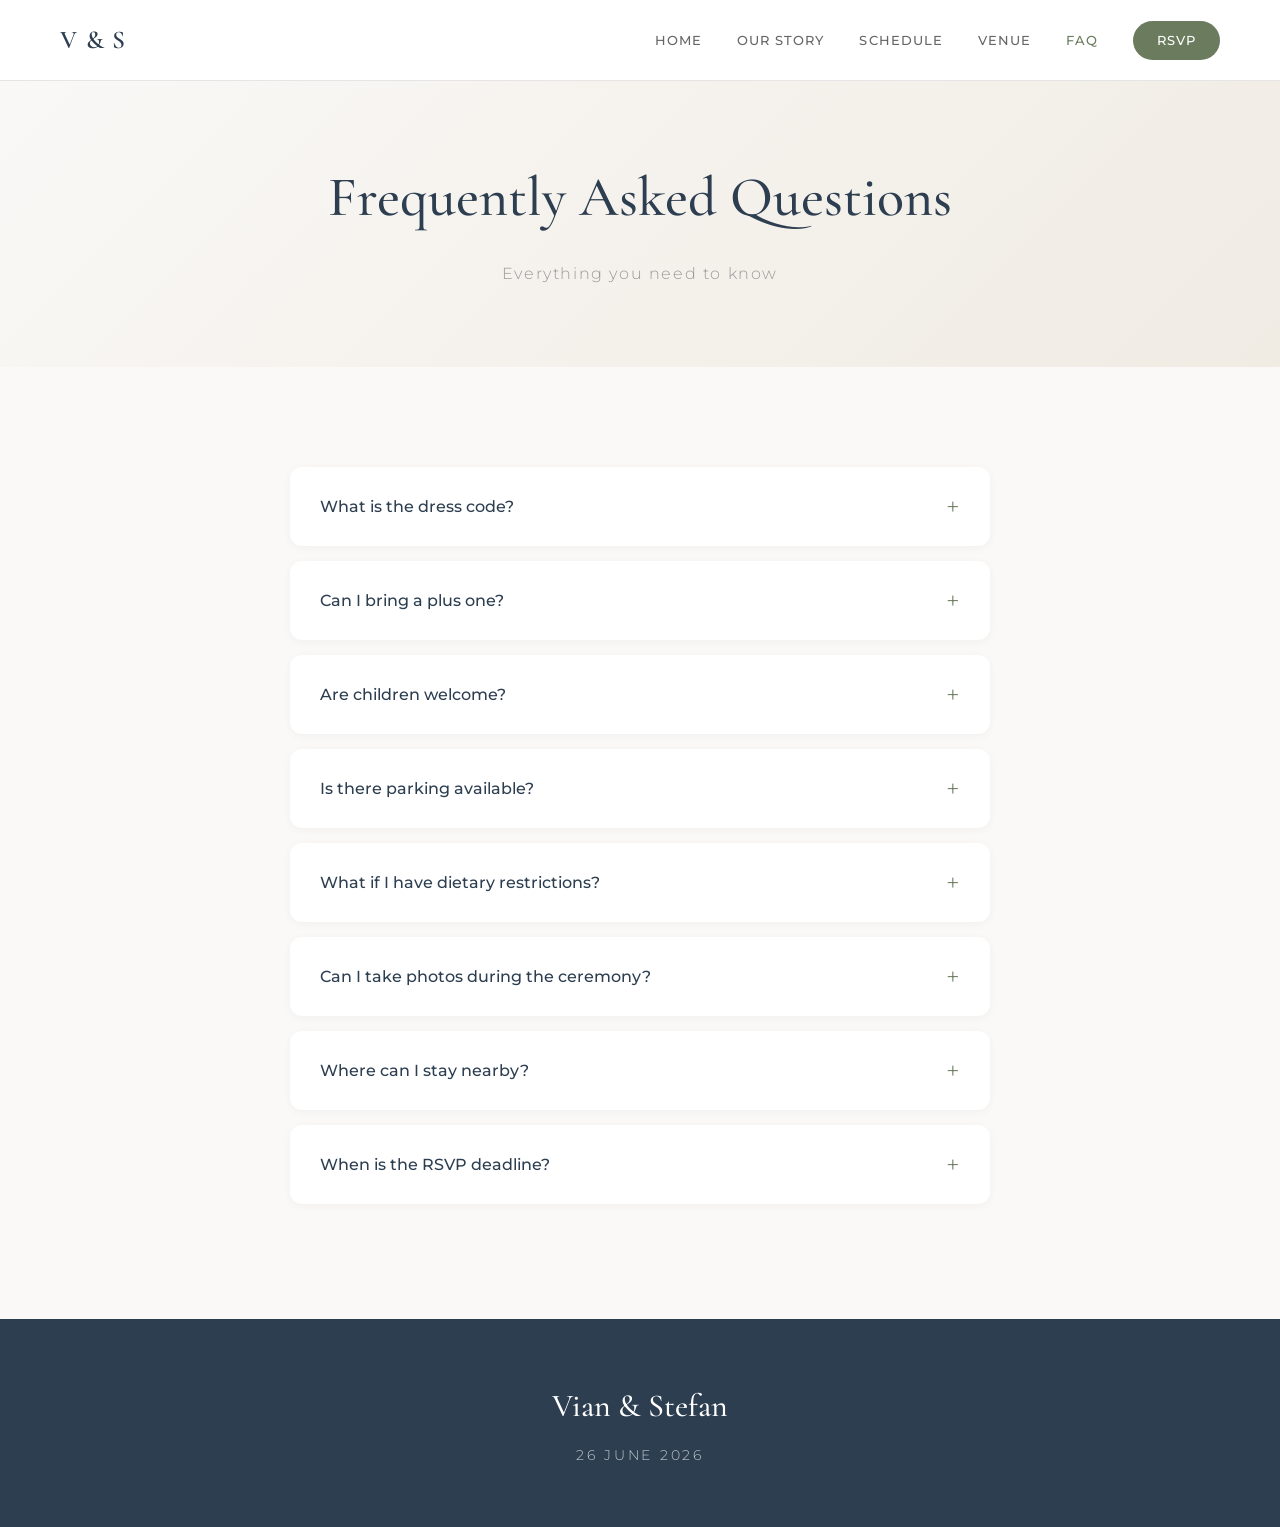
==== faq.html @ 2f343dc8 "feat: Convert to multi-page site with photo collage - Split single-page site into separate pages (ho" ====
<!DOCTYPE html>
<html lang="en">
<head>
    <meta charset="UTF-8">
    <meta name="viewport" content="width=device-width, initial-scale=1.0">
    <title>FAQ - Vian & Stefan</title>
    <link rel="preconnect" href="https://fonts.googleapis.com">
    <link rel="preconnect" href="https://fonts.gstatic.com" crossorigin>
    <link href="https://fonts.googleapis.com/css2?family=Cormorant+Garamond:ital,wght@0,300;0,400;0,500;0,600;1,300;1,400;1,500&family=Montserrat:wght@300;400;500;600&display=swap" rel="stylesheet">
    <link rel="stylesheet" href="styles.css">
</head>
<body>
    <!-- Navigation -->
    <nav class="nav">
        <div class="nav-container">
            <a href="index.html" class="nav-logo">V & S</a>
            <button class="nav-toggle" aria-label="Toggle navigation">
                <span></span>
                <span></span>
                <span></span>
            </button>
            <ul class="nav-menu">
                <li><a href="index.html">Home</a></li>
                <li><a href="our-story.html">Our Story</a></li>
                <li><a href="schedule.html">Schedule</a></li>
                <li><a href="venue.html">Venue</a></li>
                <li><a href="faq.html" class="active">FAQ</a></li>
                <li><a href="rsvp.html" class="nav-rsvp">RSVP</a></li>
            </ul>
        </div>
    </nav>

    <!-- Page Header -->
    <div class="page-header">
        <h1 class="page-title">Frequently Asked Questions</h1>
        <p class="page-subtitle">Everything you need to know</p>
    </div>

    <!-- FAQ Section -->
    <section class="faq-section">
        <div class="container">
            <div class="faq-list">
                <div class="faq-item">
                    <button class="faq-question">
                        What is the dress code?
                        <span class="faq-icon">+</span>
                    </button>
                    <div class="faq-answer">
                        <p>Semi-formal / Smart casual. Ladies, please avoid stilettos as parts of the venue have grass. Gentlemen, a jacket is optional but collared shirts are appreciated.</p>
                    </div>
                </div>
                <div class="faq-item">
                    <button class="faq-question">
                        Can I bring a plus one?
                        <span class="faq-icon">+</span>
                    </button>
                    <div class="faq-answer">
                        <p>Due to venue capacity, we can only accommodate guests named on the invitation. If you received a plus one, it will be indicated on your invitation.</p>
                    </div>
                </div>
                <div class="faq-item">
                    <button class="faq-question">
                        Are children welcome?
                        <span class="faq-icon">+</span>
                    </button>
                    <div class="faq-answer">
                        <p>While we love your little ones, we have chosen to make our wedding an adults-only celebration. We hope this gives you a chance to enjoy a night off!</p>
                    </div>
                </div>
                <div class="faq-item">
                    <button class="faq-question">
                        Is there parking available?
                        <span class="faq-icon">+</span>
                    </button>
                    <div class="faq-answer">
                        <p>Yes! Free parking is available at the venue. Please follow the parking attendants' directions when you arrive.</p>
                    </div>
                </div>
                <div class="faq-item">
                    <button class="faq-question">
                        What if I have dietary restrictions?
                        <span class="faq-icon">+</span>
                    </button>
                    <div class="faq-answer">
                        <p>Please let us know about any dietary requirements when you RSVP. We will do our best to accommodate all dietary needs.</p>
                    </div>
                </div>
                <div class="faq-item">
                    <button class="faq-question">
                        Can I take photos during the ceremony?
                        <span class="faq-icon">+</span>
                    </button>
                    <div class="faq-answer">
                        <p>Yes, absolutely! We would love for you to capture and share the special moments with us. Feel free to take photos throughout the day.</p>
                    </div>
                </div>
                <div class="faq-item">
                    <button class="faq-question">
                        Where can I stay nearby?
                        <span class="faq-icon">+</span>
                    </button>
                    <div class="faq-answer">
                        <p>There are several accommodation options in Hartbeespoort. We recommend booking early as it's a popular area. Some options include guesthouses along the R513 and hotels in Hartbeespoort Dam area.</p>
                    </div>
                </div>
                <div class="faq-item">
                    <button class="faq-question">
                        When is the RSVP deadline?
                        <span class="faq-icon">+</span>
                    </button>
                    <div class="faq-answer">
                        <p>Please RSVP by May 15th, 2026. This helps us finalize catering and seating arrangements.</p>
                    </div>
                </div>
            </div>
        </div>
    </section>

    <!-- Footer -->
    <footer class="footer">
        <p class="couple-names">Vian & Stefan</p>
        <p class="wedding-date">26 June 2026</p>
    </footer>

    <script src="app.js"></script>
</body>
</html>
---- styles.css ----
/* ================================
   Vian & Stefan Wedding Website
   Modern Elegant Design
   ================================ */

:root {
    --primary: #2c3e50;
    --primary-light: #34495e;
    --accent: #6b7c5e;
    --accent-light: #8a9a7a;
    --sage: #87a878;
    --sage-light: #a8c49a;
    --cream: #faf9f7;
    --white: #ffffff;
    --text: #333333;
    --text-light: #666666;
    --text-muted: #999999;
    --border: #e5e5e5;
    --error: #e74c3c;
}

* {
    margin: 0;
    padding: 0;
    box-sizing: border-box;
}

html {
    scroll-behavior: smooth;
}

body {
    font-family: 'Montserrat', sans-serif;
    font-weight: 300;
    background-color: var(--white);
    color: var(--text);
    line-height: 1.7;
    min-height: 100vh;
}

.container {
    max-width: 1100px;
    margin: 0 auto;
    padding: 0 20px;
}

/* ================================
   Navigation
   ================================ */

.nav {
    position: fixed;
    top: 0;
    left: 0;
    right: 0;
    background-color: rgba(255, 255, 255, 0.98);
    backdrop-filter: blur(10px);
    z-index: 1000;
    border-bottom: 1px solid var(--border);
}

.nav-container {
    max-width: 1200px;
    margin: 0 auto;
    padding: 18px 20px;
    display: flex;
    justify-content: space-between;
    align-items: center;
}

.nav-logo {
    font-family: 'Cormorant Garamond', serif;
    font-size: 1.6rem;
    font-weight: 600;
    color: var(--primary);
    text-decoration: none;
    letter-spacing: 0.05em;
}

.nav-menu {
    display: flex;
    list-style: none;
    gap: 35px;
    align-items: center;
}

.nav-menu a {
    font-size: 0.8rem;
    font-weight: 500;
    color: var(--text-light);
    text-decoration: none;
    letter-spacing: 0.08em;
    text-transform: uppercase;
    transition: color 0.3s ease;
}

.nav-menu a:hover {
    color: var(--accent);
}

.nav-rsvp {
    background-color: var(--accent);
    color: var(--white) !important;
    padding: 12px 24px;
    border-radius: 30px;
    transition: background-color 0.3s ease, transform 0.2s ease !important;
}

.nav-rsvp:hover {
    background-color: var(--accent-light);
    transform: translateY(-2px);
}

.nav-toggle {
    display: none;
    flex-direction: column;
    gap: 5px;
    background: none;
    border: none;
    cursor: pointer;
    padding: 5px;
}

.nav-toggle span {
    display: block;
    width: 25px;
    height: 2px;
    background-color: var(--primary);
    transition: transform 0.3s ease;
}

/* ================================
   Section Titles
   ================================ */

.section-title {
    font-family: 'Cormorant Garamond', serif;
    font-size: 2.8rem;
    font-weight: 500;
    text-align: center;
    color: var(--primary);
    margin-bottom: 15px;
}

.section-subtitle {
    font-size: 0.9rem;
    font-weight: 400;
    text-align: center;
    color: var(--text-muted);
    letter-spacing: 0.1em;
    text-transform: uppercase;
    margin-bottom: 50px;
}

/* ================================
   Hero Section
   ================================ */

.hero {
    min-height: 100vh;
    display: flex;
    flex-direction: column;
    justify-content: center;
    align-items: center;
    text-align: center;
    padding: 120px 20px 80px;
    background: linear-gradient(135deg, #faf9f7 0%, #f0ebe3 100%);
    position: relative;
}

.hero::before {
    content: '';
    position: absolute;
    top: 0;
    left: 0;
    right: 0;
    bottom: 0;
    background-image: url("data:image/svg+xml,%3Csvg width='60' height='60' viewBox='0 0 60 60' xmlns='http://www.w3.org/2000/svg'%3E%3Cg fill='none' fill-rule='evenodd'%3E%3Cg fill='%236b7c5e' fill-opacity='0.03'%3E%3Cpath d='M36 34v-4h-2v4h-4v2h4v4h2v-4h4v-2h-4zm0-30V0h-2v4h-4v2h4v4h2V6h4V4h-4zM6 34v-4H4v4H0v2h4v4h2v-4h4v-2H6zM6 4V0H4v4H0v2h4v4h2V6h4V4H6z'/%3E%3C/g%3E%3C/g%3E%3C/svg%3E");
    opacity: 0.5;
}

.hero > * {
    position: relative;
    z-index: 1;
}

.invitation-text {
    font-size: 0.85rem;
    font-weight: 500;
    color: var(--accent);
    margin-bottom: 25px;
    letter-spacing: 0.2em;
    text-transform: uppercase;
}

.names {
    display: flex;
    flex-direction: column;
    align-items: center;
    gap: 0;
    margin-bottom: 40px;
}

.name {
    font-family: 'Cormorant Garamond', serif;
    font-size: 5rem;
    font-weight: 500;
    letter-spacing: 0.1em;
    color: var(--primary);
    line-height: 1.1;
}

.and {
    font-family: 'Cormorant Garamond', serif;
    font-style: italic;
    font-size: 2.5rem;
    font-weight: 300;
    color: var(--accent);
    margin: 5px 0;
}

/* Venue Illustration - Hidden in new design */
.venue-illustration {
    display: none;
}

/* ================================
   Event Details in Hero
   ================================ */

.details {
    text-align: center;
    margin-top: 20px;
}

.date-time {
    display: inline-flex;
    align-items: center;
    gap: 20px;
    background: var(--white);
    padding: 20px 40px;
    border-radius: 50px;
    box-shadow: 0 4px 20px rgba(0, 0, 0, 0.08);
    margin-bottom: 30px;
}

.date, .time {
    font-size: 1rem;
    font-weight: 500;
    letter-spacing: 0.15em;
    text-transform: uppercase;
    color: var(--primary);
}

.separator {
    width: 6px;
    height: 6px;
    background-color: var(--accent);
    border-radius: 50%;
}

.venue-address {
    font-size: 1rem;
    color: var(--text-light);
    line-height: 1.8;
    display: flex;
    flex-direction: column;
    align-items: center;
    font-style: normal;
}

.venue-name {
    font-weight: 500;
    color: var(--text);
}

.reception {
    display: none;
}

/* ================================
   Countdown Section
   ================================ */

.countdown-section {
    padding: 80px 20px;
    text-align: center;
    background-color: var(--primary);
    color: var(--white);
}

.countdown-section .section-subtitle {
    color: rgba(255, 255, 255, 0.7);
    margin-bottom: 40px;
}

.countdown {
    display: flex;
    justify-content: center;
    gap: 40px;
    flex-wrap: wrap;
}

.countdown-item {
    display: flex;
    flex-direction: column;
    align-items: center;
    min-width: 100px;
}

.countdown-value {
    font-family: 'Cormorant Garamond', serif;
    font-size: 4.5rem;
    font-weight: 400;
    color: var(--white);
    line-height: 1;
}

.countdown-label {
    font-size: 0.75rem;
    font-weight: 500;
    letter-spacing: 0.2em;
    text-transform: uppercase;
    color: var(--accent);
    margin-top: 15px;
}

/* ================================
   Our Story Section
   ================================ */

.story-section {
    padding: 100px 20px;
    background-color: var(--white);
}

.story-content {
    max-width: 800px;
    margin: 0 auto;
}

.story-timeline {
    position: relative;
    padding-left: 40px;
}

.story-timeline::before {
    content: '';
    position: absolute;
    left: 0;
    top: 0;
    bottom: 0;
    width: 2px;
    background: linear-gradient(to bottom, var(--accent), var(--sage));
}

.story-item {
    position: relative;
    padding: 0 0 50px 40px;
}

.story-item:last-child {
    padding-bottom: 0;
}

.story-item::before {
    content: '';
    position: absolute;
    left: -39px;
    top: 5px;
    width: 16px;
    height: 16px;
    background-color: var(--white);
    border: 3px solid var(--accent);
    border-radius: 50%;
}

.story-date {
    font-family: 'Cormorant Garamond', serif;
    font-size: 1.6rem;
    font-weight: 600;
    color: var(--primary);
    margin-bottom: 12px;
}

.story-text p {
    font-size: 1rem;
    color: var(--text-light);
    line-height: 1.8;
}

/* ================================
   Schedule Section
   ================================ */

.schedule-section {
    padding: 100px 20px;
    background-color: var(--cream);
}

.schedule-timeline {
    max-width: 700px;
    margin: 0 auto;
    display: grid;
    gap: 0;
}

.schedule-item {
    display: grid;
    grid-template-columns: 100px 1fr;
    gap: 30px;
    padding: 30px 0;
    border-bottom: 1px solid var(--border);
    align-items: start;
}

.schedule-item:last-child {
    border-bottom: none;
}

.schedule-time {
    font-family: 'Cormorant Garamond', serif;
    font-size: 1.8rem;
    font-weight: 600;
    color: var(--accent);
}

.schedule-event h3 {
    font-family: 'Cormorant Garamond', serif;
    font-size: 1.4rem;
    font-weight: 600;
    color: var(--primary);
    margin-bottom: 8px;
}

.schedule-event p {
    font-size: 0.95rem;
    color: var(--text-light);
    line-height: 1.6;
}

/* ================================
   Venue Section
   ================================ */

.venue-section {
    padding: 100px 20px;
    background-color: var(--white);
}

.venue-content {
    display: grid;
    grid-template-columns: 1fr 1.2fr;
    gap: 60px;
    max-width: 1000px;
    margin: 0 auto;
    align-items: start;
}

.venue-info h3 {
    font-family: 'Cormorant Garamond', serif;
    font-size: 2.2rem;
    font-weight: 500;
    color: var(--primary);
    margin-bottom: 5px;
}

.venue-subtitle {
    font-size: 1rem;
    color: var(--accent);
    margin-bottom: 25px;
    font-weight: 500;
}

.venue-info address {
    font-style: normal;
    font-size: 1rem;
    color: var(--text-light);
    line-height: 1.8;
    margin-bottom: 30px;
}

.venue-details {
    margin-bottom: 30px;
}

.venue-detail {
    margin-bottom: 25px;
    padding-left: 20px;
    border-left: 3px solid var(--accent);
}

.venue-detail strong {
    display: block;
    font-weight: 600;
    color: var(--primary);
    margin-bottom: 5px;
    font-size: 0.9rem;
    text-transform: uppercase;
    letter-spacing: 0.05em;
}

.venue-detail p {
    font-size: 0.95rem;
    color: var(--text-light);
    line-height: 1.6;
}

.directions-btn {
    display: inline-flex;
    align-items: center;
    gap: 10px;
    padding: 15px 30px;
    font-size: 0.85rem;
    font-weight: 600;
    letter-spacing: 0.1em;
    text-transform: uppercase;
    color: var(--white);
    background-color: var(--accent);
    text-decoration: none;
    border-radius: 30px;
    transition: all 0.3s ease;
}

.directions-btn:hover {
    background-color: var(--accent-light);
    transform: translateY(-2px);
    box-shadow: 0 4px 15px rgba(107, 124, 94, 0.3);
}

.venue-map {
    border-radius: 12px;
    overflow: hidden;
    box-shadow: 0 10px 40px rgba(0, 0, 0, 0.1);
}

.venue-map iframe {
    display: block;
}

/* ================================
   FAQ Section
   ================================ */

.faq-section {
    padding: 100px 20px;
    background-color: var(--cream);
}

.faq-list {
    max-width: 700px;
    margin: 0 auto;
}

.faq-item {
    background: var(--white);
    border-radius: 12px;
    margin-bottom: 15px;
    overflow: hidden;
    box-shadow: 0 2px 10px rgba(0, 0, 0, 0.04);
}

.faq-question {
    width: 100%;
    display: flex;
    justify-content: space-between;
    align-items: center;
    padding: 25px 30px;
    font-family: 'Montserrat', sans-serif;
    font-size: 1rem;
    font-weight: 500;
    color: var(--primary);
    background: none;
    border: none;
    cursor: pointer;
    text-align: left;
    transition: color 0.3s ease;
}

.faq-question:hover {
    color: var(--accent);
}

.faq-icon {
    font-size: 1.5rem;
    font-weight: 300;
    color: var(--accent);
    transition: transform 0.3s ease;
    flex-shrink: 0;
    margin-left: 20px;
}

.faq-item.active .faq-icon {
    transform: rotate(45deg);
}

.faq-answer {
    max-height: 0;
    overflow: hidden;
    transition: max-height 0.3s ease;
}

.faq-item.active .faq-answer {
    max-height: 200px;
}

.faq-answer p {
    padding: 0 30px 25px;
    font-size: 0.95rem;
    color: var(--text-light);
    line-height: 1.7;
}

/* ================================
   RSVP Section
   ================================ */

.rsvp-section {
    padding: 100px 20px;
    background: linear-gradient(135deg, var(--primary) 0%, var(--primary-light) 100%);
}

.rsvp-section .section-title {
    color: var(--white);
}

.rsvp-section .section-subtitle {
    color: rgba(255, 255, 255, 0.7);
}

.rsvp-deadline {
    text-align: center;
    color: rgba(255, 255, 255, 0.8);
    font-size: 0.95rem;
    margin-bottom: 50px;
}

.rsvp-form {
    max-width: 500px;
    margin: 0 auto;
    background: var(--white);
    padding: 50px 40px;
    border-radius: 16px;
    box-shadow: 0 20px 60px rgba(0, 0, 0, 0.2);
}

.form-group {
    margin-bottom: 25px;
}

.form-group label {
    display: block;
    font-size: 0.8rem;
    font-weight: 600;
    letter-spacing: 0.08em;
    text-transform: uppercase;
    color: var(--primary);
    margin-bottom: 10px;
}

.form-group input[type="text"],
.form-group input[type="email"],
.form-group input[type="tel"],
.form-group select,
.form-group textarea {
    width: 100%;
    padding: 15px 18px;
    font-family: 'Montserrat', sans-serif;
    font-size: 1rem;
    font-weight: 400;
    border: 2px solid var(--border);
    border-radius: 8px;
    background-color: var(--white);
    color: var(--text);
    transition: border-color 0.3s ease, box-shadow 0.3s ease;
}

.form-group input:focus,
.form-group select:focus,
.form-group textarea:focus {
    outline: none;
    border-color: var(--accent);
    box-shadow: 0 0 0 4px rgba(107, 124, 94, 0.1);
}

.form-group textarea {
    min-height: 100px;
    resize: vertical;
}

.form-group select {
    cursor: pointer;
    appearance: none;
    background-image: url("data:image/svg+xml,%3Csvg xmlns='http://www.w3.org/2000/svg' width='12' height='12' viewBox='0 0 12 12'%3E%3Cpath fill='%23666666' d='M6 8L1 3h10z'/%3E%3C/svg%3E");
    background-repeat: no-repeat;
    background-position: right 18px center;
    padding-right: 45px;
}

/* Radio Buttons */
.radio-group {
    display: flex;
    gap: 20px;
    flex-wrap: wrap;
}

.radio-label {
    display: flex;
    align-items: center;
    cursor: pointer;
    font-size: 1rem;
    font-weight: 400;
    color: var(--text);
    padding: 12px 20px;
    border: 2px solid var(--border);
    border-radius: 8px;
    transition: all 0.3s ease;
    flex: 1;
    min-width: 150px;
}

.radio-label:hover {
    border-color: var(--accent);
}

.radio-label input[type="radio"] {
    appearance: none;
    width: 20px;
    height: 20px;
    border: 2px solid var(--border);
    border-radius: 50%;
    margin-right: 12px;
    cursor: pointer;
    position: relative;
    transition: border-color 0.3s ease;
    flex-shrink: 0;
}

.radio-label input[type="radio"]:checked {
    border-color: var(--accent);
}

.radio-label input[type="radio"]:checked::after {
    content: '';
    position: absolute;
    top: 50%;
    left: 50%;
    transform: translate(-50%, -50%);
    width: 10px;
    height: 10px;
    background-color: var(--accent);
    border-radius: 50%;
}

.radio-label:has(input:checked) {
    border-color: var(--accent);
    background-color: rgba(107, 124, 94, 0.05);
}

/* Song Section */
.song-section {
    background-color: var(--cream);
    padding: 25px;
    border-radius: 12px;
    margin-top: 25px;
}

.song-section > label {
    display: block;
    margin-bottom: 5px;
}

.song-description {
    font-size: 0.9rem;
    color: var(--text-light);
    margin-bottom: 20px;
}

.song-input {
    margin-bottom: 15px;
}

.song-input label {
    display: block;
    font-size: 0.75rem;
    font-weight: 500;
    color: var(--text-light);
    margin-bottom: 6px;
    text-transform: none;
    letter-spacing: normal;
}

.song-input input {
    width: 100%;
    padding: 12px 15px;
    font-family: 'Montserrat', sans-serif;
    font-size: 0.95rem;
    font-weight: 400;
    border: 2px solid var(--border);
    border-radius: 8px;
    background-color: var(--white);
    color: var(--text);
    transition: border-color 0.3s ease, box-shadow 0.3s ease;
}

.song-input input:focus {
    outline: none;
    border-color: var(--accent);
    box-shadow: 0 0 0 4px rgba(107, 124, 94, 0.1);
}

/* Submit Button */
.submit-btn {
    width: 100%;
    padding: 18px 32px;
    font-family: 'Montserrat', sans-serif;
    font-size: 0.9rem;
    font-weight: 600;
    letter-spacing: 0.15em;
    text-transform: uppercase;
    color: var(--white);
    background: linear-gradient(135deg, var(--accent) 0%, var(--accent-light) 100%);
    border: none;
    border-radius: 8px;
    cursor: pointer;
    transition: all 0.3s ease;
    margin-top: 25px;
}

.submit-btn:hover {
    transform: translateY(-2px);
    box-shadow: 0 8px 25px rgba(107, 124, 94, 0.35);
}

.submit-btn:active {
    transform: translateY(0);
}

.submit-btn:disabled {
    opacity: 0.7;
    cursor: not-allowed;
    transform: none;
}

/* Success & Decline Messages */
.success-message,
.decline-message {
    text-align: center;
    padding: 50px 30px;
    background: var(--white);
    border-radius: 16px;
    max-width: 500px;
    margin: 0 auto;
}

.success-content,
.decline-content {
    max-width: 350px;
    margin: 0 auto;
}

.checkmark {
    width: 80px;
    height: 80px;
    margin-bottom: 25px;
}

.checkmark-circle {
    stroke: var(--sage);
    stroke-width: 2;
    animation: stroke 0.6s cubic-bezier(0.65, 0, 0.45, 1) forwards;
}

.checkmark-check {
    stroke: var(--sage);
    stroke-width: 3;
    stroke-linecap: round;
    stroke-linejoin: round;
    animation: stroke 0.3s cubic-bezier(0.65, 0, 0.45, 1) 0.6s forwards;
    stroke-dasharray: 48;
    stroke-dashoffset: 48;
}

@keyframes stroke {
    100% {
        stroke-dashoffset: 0;
    }
}

.success-message h3,
.decline-message h3 {
    font-family: 'Cormorant Garamond', serif;
    font-size: 2rem;
    font-weight: 500;
    color: var(--primary);
    margin-bottom: 15px;
}

.success-message p,
.decline-message p {
    color: var(--text-light);
    font-size: 1rem;
    line-height: 1.6;
}

/* Error styles */
.form-group.error input,
.form-group.error select,
.form-group.error textarea {
    border-color: var(--error);
}

.error-message {
    color: var(--error);
    font-size: 0.85rem;
    margin-top: 8px;
}

/* ================================
   Footer
   ================================ */

.footer {
    text-align: center;
    padding: 60px 20px;
    background-color: var(--primary);
    color: var(--white);
}

.couple-names {
    font-family: 'Cormorant Garamond', serif;
    font-size: 2rem;
    font-weight: 500;
    margin-bottom: 10px;
}

.wedding-date {
    font-size: 0.85rem;
    letter-spacing: 0.2em;
    text-transform: uppercase;
    color: rgba(255, 255, 255, 0.7);
}

/* ================================
   Responsive Design
   ================================ */

@media (max-width: 900px) {
    .venue-content {
        grid-template-columns: 1fr;
        gap: 40px;
    }

    .venue-map {
        order: -1;
    }
}

@media (max-width: 768px) {
    .nav-menu {
        position: fixed;
        top: 65px;
        left: 0;
        right: 0;
        background-color: var(--white);
        flex-direction: column;
        padding: 30px 20px;
        gap: 20px;
        transform: translateY(-100%);
        opacity: 0;
        visibility: hidden;
        transition: all 0.3s ease;
        box-shadow: 0 10px 30px rgba(0, 0, 0, 0.1);
        border-bottom: 1px solid var(--border);
    }

    .nav-menu.active {
        transform: translateY(0);
        opacity: 1;
        visibility: visible;
    }

    .nav-toggle {
        display: flex;
    }

    .hero {
        padding: 100px 20px 60px;
        min-height: auto;
    }

    .name {
        font-size: 3rem;
    }

    .and {
        font-size: 1.8rem;
    }

    .date-time {
        flex-direction: column;
        gap: 10px;
        padding: 20px 30px;
        border-radius: 16px;
    }

    .separator {
        display: none;
    }

    .section-title {
        font-size: 2.2rem;
    }

    .countdown-value {
        font-size: 3rem;
    }

    .countdown {
        gap: 25px;
    }

    .countdown-item {
        min-width: 70px;
    }

    .story-timeline {
        padding-left: 30px;
    }

    .story-item {
        padding-left: 30px;
    }

    .story-item::before {
        left: -29px;
        width: 12px;
        height: 12px;
    }

    .schedule-item {
        grid-template-columns: 80px 1fr;
        gap: 20px;
    }

    .schedule-time {
        font-size: 1.4rem;
    }

    .rsvp-form {
        padding: 35px 25px;
    }

    .radio-group {
        flex-direction: column;
    }

    .radio-label {
        min-width: 100%;
    }
}

@media (max-width: 480px) {
    .name {
        font-size: 2.5rem;
    }

    .countdown-value {
        font-size: 2.5rem;
    }

    .countdown-item {
        min-width: 60px;
    }

    .faq-question {
        padding: 20px;
        font-size: 0.95rem;
    }

    .faq-answer p {
        padding: 0 20px 20px;
    }

    .rsvp-form {
        padding: 30px 20px;
    }
}

/* ================================
   Hidden States
   ================================ */

.hidden {
    display: none !important;
}

/* ================================
   Animations
   ================================ */

@keyframes fadeIn {
    from {
        opacity: 0;
        transform: translateY(20px);
    }
    to {
        opacity: 1;
        transform: translateY(0);
    }
}

.fade-in {
    animation: fadeIn 0.6s ease forwards;
}

/* ================================
   Active Navigation State
   ================================ */

.nav-menu a.active {
    color: var(--accent);
}

.nav-menu a.nav-rsvp.active {
    background-color: var(--accent-light);
}

/* ================================
   Page Header (Interior Pages)
   ================================ */

.page-header {
    padding: 150px 20px 80px;
    text-align: center;
    background: linear-gradient(135deg, #faf9f7 0%, #f0ebe3 100%);
}

.page-title {
    font-family: 'Cormorant Garamond', serif;
    font-size: 3.5rem;
    font-weight: 500;
    color: var(--primary);
    margin-bottom: 15px;
}

.page-subtitle {
    font-size: 1rem;
    color: var(--text-muted);
    letter-spacing: 0.1em;
}

/* ================================
   Hero CTA Button
   ================================ */

.hero-cta {
    display: inline-block;
    margin-top: 40px;
    padding: 18px 45px;
    font-size: 0.85rem;
    font-weight: 600;
    letter-spacing: 0.15em;
    text-transform: uppercase;
    color: var(--white);
    background-color: var(--accent);
    text-decoration: none;
    border-radius: 30px;
    transition: all 0.3s ease;
}

.hero-cta:hover {
    background-color: var(--accent-light);
    transform: translateY(-2px);
    box-shadow: 0 8px 25px rgba(107, 124, 94, 0.35);
}

/* ================================
   Photo Collage / Gallery Section
   ================================ */

.gallery-section {
    padding: 100px 20px;
    background-color: var(--white);
}

.photo-collage {
    display: grid;
    grid-template-columns: repeat(3, 1fr);
    gap: 20px;
    max-width: 900px;
    margin: 0 auto;
}

.collage-item {
    position: relative;
    aspect-ratio: 1;
    overflow: hidden;
    border-radius: 12px;
    background-color: var(--cream);
}

.collage-item img {
    width: 100%;
    height: 100%;
    object-fit: cover;
    transition: transform 0.5s ease;
}

.collage-item:hover img {
    transform: scale(1.05);
}

.collage-placeholder {
    display: none;
    position: absolute;
    inset: 0;
    background-color: var(--cream);
    color: var(--text-muted);
    font-size: 0.9rem;
    align-items: center;
    justify-content: center;
    border: 2px dashed var(--border);
    border-radius: 12px;
}

.collage-item.placeholder .collage-placeholder {
    display: flex;
}

.collage-item.placeholder img {
    display: none;
}

/* Large items */
.collage-item-4 {
    grid-column: span 2;
    aspect-ratio: 2/1;
}

.collage-item-6 {
    grid-column: span 3;
    aspect-ratio: 3/1;
}

@media (max-width: 768px) {
    .photo-collage {
        grid-template-columns: repeat(2, 1fr);
        gap: 15px;
    }

    .collage-item-4 {
        grid-column: span 2;
    }

    .collage-item-6 {
        grid-column: span 2;
        aspect-ratio: 2/1;
    }
}

@media (max-width: 480px) {
    .photo-collage {
        grid-template-columns: 1fr;
    }

    .collage-item,
    .collage-item-4,
    .collage-item-6 {
        grid-column: span 1;
        aspect-ratio: 4/3;
    }
}

/* ================================
   Quick Links Section
   ================================ */

.quick-links-section {
    padding: 80px 20px;
    background-color: var(--cream);
}

.quick-links {
    display: grid;
    grid-template-columns: repeat(4, 1fr);
    gap: 25px;
    max-width: 1000px;
    margin: 0 auto;
}

.quick-link {
    display: flex;
    flex-direction: column;
    align-items: center;
    text-align: center;
    padding: 40px 25px;
    background-color: var(--white);
    border-radius: 16px;
    text-decoration: none;
    transition: all 0.3s ease;
    box-shadow: 0 2px 10px rgba(0, 0, 0, 0.04);
}

.quick-link:hover {
    transform: translateY(-5px);
    box-shadow: 0 10px 30px rgba(0, 0, 0, 0.1);
}

.quick-link-icon {
    font-size: 2.5rem;
    color: var(--accent);
    margin-bottom: 20px;
}

.quick-link-title {
    font-family: 'Cormorant Garamond', serif;
    font-size: 1.4rem;
    font-weight: 600;
    color: var(--primary);
    margin-bottom: 8px;
}

.quick-link-text {
    font-size: 0.85rem;
    color: var(--text-muted);
    line-height: 1.5;
}

@media (max-width: 900px) {
    .quick-links {
        grid-template-columns: repeat(2, 1fr);
    }
}

@media (max-width: 480px) {
    .quick-links {
        grid-template-columns: 1fr;
    }

    .quick-link {
        padding: 30px 20px;
    }
}

/* ================================
   RSVP Page Specific
   ================================ */

.rsvp-page {
    padding-top: 120px;
    min-height: 100vh;
}

.rsvp-page .section-title {
    margin-bottom: 10px;
}

@media (max-width: 768px) {
    .page-header {
        padding: 120px 20px 60px;
    }

    .page-title {
        font-size: 2.5rem;
    }
}
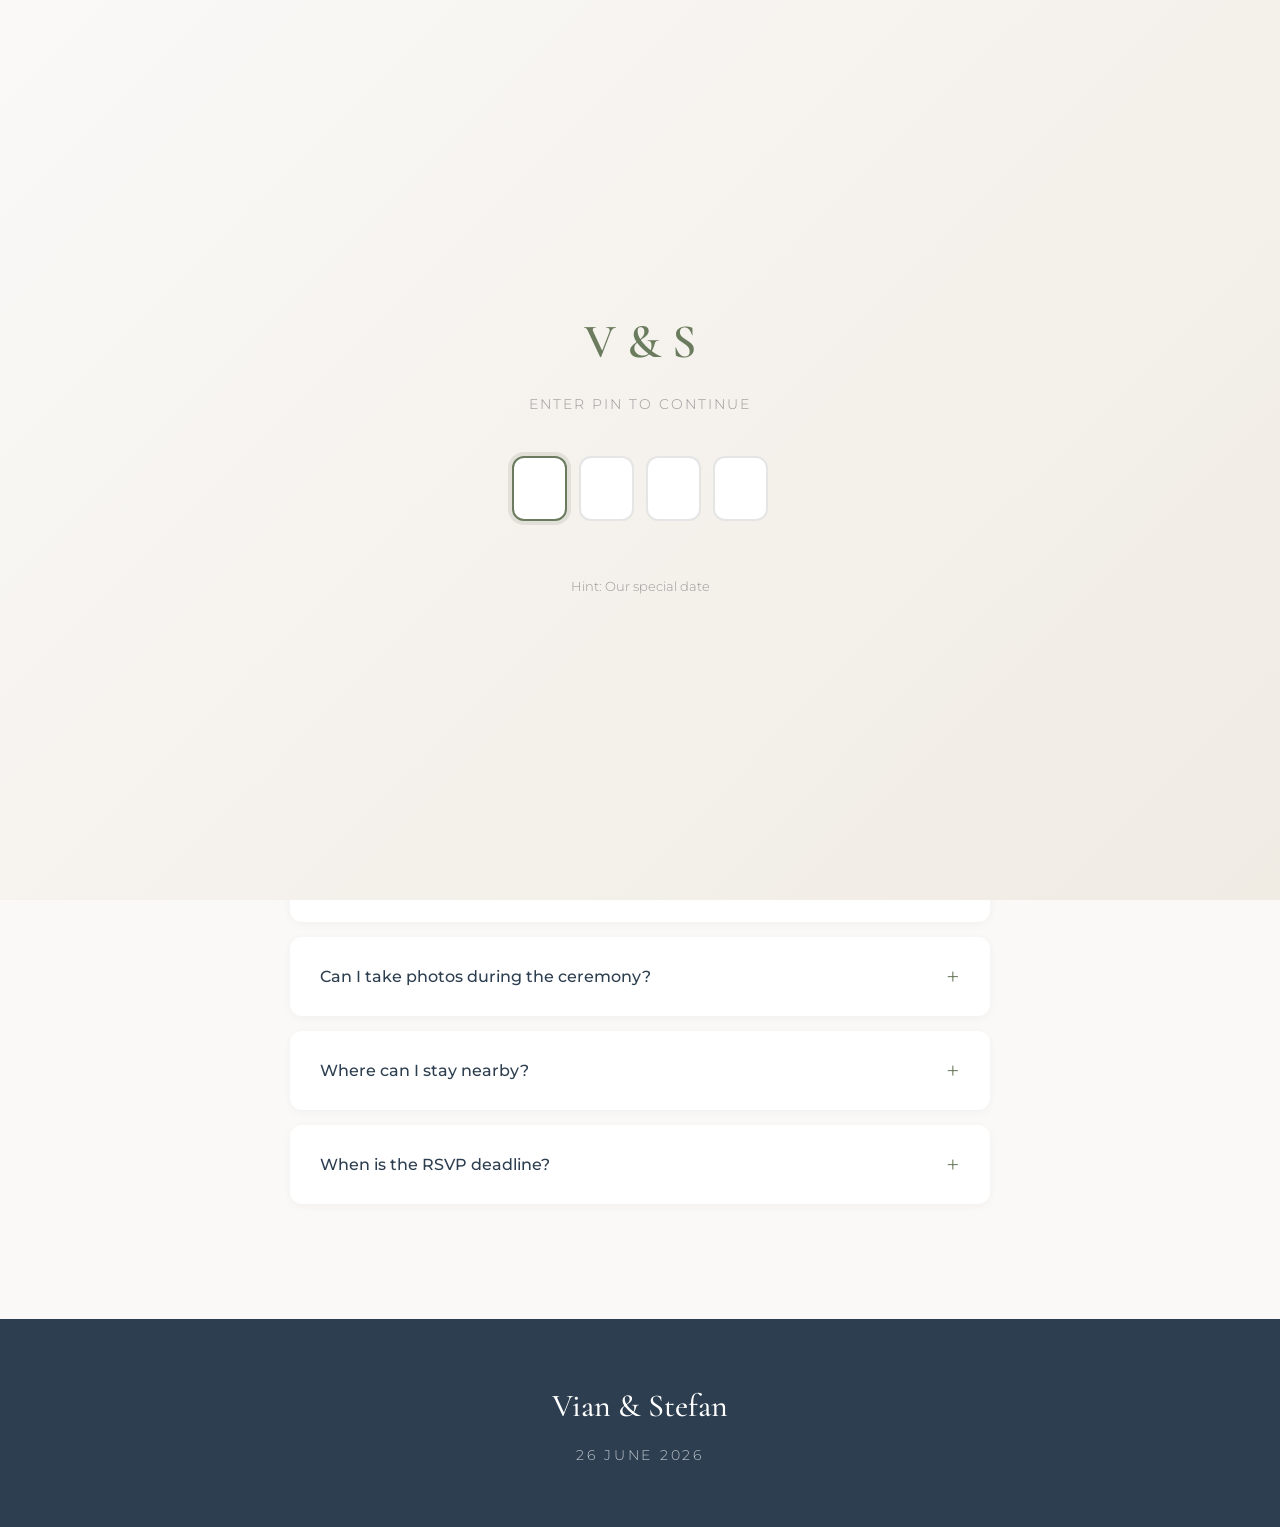
==== commit bade1793: "feat: Add PIN lock screen to all pages - 4-digit PIN (2606) required to access the website - Elegant" ====
--- a/faq.html
+++ b/faq.html
@@ -10,6 +10,20 @@
     <link rel="stylesheet" href="styles.css">
 </head>
 <body>
+    <!-- PIN Lock Screen -->
+    <div class="lock-screen" id="lock-screen">
+        <div class="lock-logo">V & S</div>
+        <p class="lock-subtitle">Enter PIN to continue</p>
+        <div class="pin-inputs">
+            <input type="tel" maxlength="1" pattern="[0-9]" inputmode="numeric" autocomplete="off">
+            <input type="tel" maxlength="1" pattern="[0-9]" inputmode="numeric" autocomplete="off">
+            <input type="tel" maxlength="1" pattern="[0-9]" inputmode="numeric" autocomplete="off">
+            <input type="tel" maxlength="1" pattern="[0-9]" inputmode="numeric" autocomplete="off">
+        </div>
+        <p class="pin-error" id="pin-error"></p>
+        <p class="pin-hint">Hint: Our special date</p>
+    </div>
+
     <!-- Navigation -->
     <nav class="nav">
         <div class="nav-container">
--- a/styles.css
+++ b/styles.css
@@ -25,6 +25,106 @@
     box-sizing: border-box;
 }
 
+/* ================================
+   PIN Lock Screen
+   ================================ */
+
+.lock-screen {
+    position: fixed;
+    inset: 0;
+    background: linear-gradient(135deg, #faf9f7 0%, #f0ebe3 100%);
+    z-index: 9999;
+    display: flex;
+    flex-direction: column;
+    align-items: center;
+    justify-content: center;
+    text-align: center;
+    padding: 20px;
+}
+
+.lock-screen.unlocked {
+    display: none;
+}
+
+.lock-logo {
+    font-family: 'Cormorant Garamond', serif;
+    font-size: 3rem;
+    font-weight: 600;
+    color: var(--accent);
+    margin-bottom: 10px;
+}
+
+.lock-subtitle {
+    font-size: 0.85rem;
+    color: var(--text-muted);
+    letter-spacing: 0.15em;
+    text-transform: uppercase;
+    margin-bottom: 40px;
+}
+
+.pin-inputs {
+    display: flex;
+    gap: 12px;
+    margin-bottom: 25px;
+}
+
+.pin-inputs input {
+    width: 55px;
+    height: 65px;
+    text-align: center;
+    font-family: 'Cormorant Garamond', serif;
+    font-size: 1.8rem;
+    font-weight: 500;
+    border: 2px solid var(--border);
+    border-radius: 12px;
+    background: var(--white);
+    color: var(--text);
+    outline: none;
+    transition: border-color 0.3s ease, box-shadow 0.3s ease;
+    -webkit-text-security: disc;
+}
+
+.pin-inputs input:focus {
+    border-color: var(--accent);
+    box-shadow: 0 0 0 4px rgba(107, 124, 94, 0.15);
+}
+
+.pin-inputs input.error {
+    border-color: var(--error);
+    animation: shake 0.4s ease;
+}
+
+.pin-error {
+    color: var(--error);
+    font-size: 0.85rem;
+    min-height: 20px;
+    margin-bottom: 10px;
+}
+
+.pin-hint {
+    font-size: 0.8rem;
+    color: var(--text-muted);
+}
+
+@keyframes shake {
+    0%, 100% { transform: translateX(0); }
+    25% { transform: translateX(-8px); }
+    50% { transform: translateX(8px); }
+    75% { transform: translateX(-8px); }
+}
+
+@media (max-width: 480px) {
+    .pin-inputs input {
+        width: 48px;
+        height: 58px;
+        font-size: 1.5rem;
+    }
+
+    .lock-logo {
+        font-size: 2.5rem;
+    }
+}
+
 html {
     scroll-behavior: smooth;
 }
@@ -285,12 +385,12 @@
 .countdown-section {
     padding: 80px 20px;
     text-align: center;
-    background-color: var(--primary);
+    background: linear-gradient(135deg, var(--accent) 0%, var(--accent-light) 100%);
     color: var(--white);
 }
 
 .countdown-section .section-subtitle {
-    color: rgba(255, 255, 255, 0.7);
+    color: rgba(255, 255, 255, 0.85);
     margin-bottom: 40px;
 }
 
@@ -321,7 +421,7 @@
     font-weight: 500;
     letter-spacing: 0.2em;
     text-transform: uppercase;
-    color: var(--accent);
+    color: rgba(255, 255, 255, 0.8);
     margin-top: 15px;
 }
 
@@ -617,7 +717,7 @@
 
 .rsvp-section {
     padding: 100px 20px;
-    background: linear-gradient(135deg, var(--primary) 0%, var(--primary-light) 100%);
+    background: linear-gradient(135deg, var(--accent) 0%, var(--accent-light) 100%);
 }
 
 .rsvp-section .section-title {
@@ -804,6 +904,33 @@
 }
 
 .song-input input:focus {
+    outline: none;
+    border-color: var(--accent);
+    box-shadow: 0 0 0 4px rgba(107, 124, 94, 0.1);
+}
+
+/* Guest Name Inputs */
+.guest-name-input {
+    margin-bottom: 12px;
+}
+
+.guest-name-input:last-child {
+    margin-bottom: 0;
+}
+
+.guest-name-input input {
+    width: 100%;
+    padding: 15px 18px;
+    font-size: 1rem;
+    font-family: 'Montserrat', sans-serif;
+    border: 2px solid var(--border);
+    border-radius: 8px;
+    background-color: var(--white);
+    color: var(--text);
+    transition: border-color 0.3s ease, box-shadow 0.3s ease;
+}
+
+.guest-name-input input:focus {
     outline: none;
     border-color: var(--accent);
     box-shadow: 0 0 0 4px rgba(107, 124, 94, 0.1);
@@ -1190,31 +1317,33 @@
     gap: 20px;
     max-width: 900px;
     margin: 0 auto;
+    align-items: start;
 }
 
 .collage-item {
     position: relative;
-    aspect-ratio: 1;
-    overflow: hidden;
     border-radius: 12px;
     background-color: var(--cream);
+    cursor: pointer;
+    overflow: hidden;
 }
 
 .collage-item img {
     width: 100%;
-    height: 100%;
-    object-fit: cover;
-    transition: transform 0.5s ease;
+    height: auto;
+    display: block;
+    border-radius: 12px;
+    transition: transform 0.3s ease, opacity 0.3s ease;
 }
 
 .collage-item:hover img {
-    transform: scale(1.05);
+    transform: scale(1.02);
+    opacity: 0.9;
 }
 
 .collage-placeholder {
     display: none;
-    position: absolute;
-    inset: 0;
+    aspect-ratio: 3/4;
     background-color: var(--cream);
     color: var(--text-muted);
     font-size: 0.9rem;
@@ -1232,15 +1361,44 @@
     display: none;
 }
 
-/* Large items */
-.collage-item-4 {
-    grid-column: span 2;
-    aspect-ratio: 2/1;
-}
-
-.collage-item-6 {
-    grid-column: span 3;
-    aspect-ratio: 3/1;
+/* Lightbox */
+.lightbox {
+    display: none;
+    position: fixed;
+    inset: 0;
+    background-color: rgba(0, 0, 0, 0.92);
+    z-index: 2000;
+    align-items: center;
+    justify-content: center;
+    padding: 20px;
+    cursor: pointer;
+}
+
+.lightbox.active {
+    display: flex;
+}
+
+.lightbox img {
+    max-width: 90%;
+    max-height: 90vh;
+    object-fit: contain;
+    border-radius: 8px;
+    box-shadow: 0 10px 50px rgba(0, 0, 0, 0.5);
+}
+
+.lightbox-close {
+    position: absolute;
+    top: 20px;
+    right: 30px;
+    font-size: 2.5rem;
+    color: white;
+    cursor: pointer;
+    line-height: 1;
+    transition: opacity 0.3s ease;
+}
+
+.lightbox-close:hover {
+    opacity: 0.7;
 }
 
 @media (max-width: 768px) {
@@ -1248,27 +1406,18 @@
         grid-template-columns: repeat(2, 1fr);
         gap: 15px;
     }
-
-    .collage-item-4 {
-        grid-column: span 2;
-    }
-
-    .collage-item-6 {
-        grid-column: span 2;
-        aspect-ratio: 2/1;
-    }
 }
 
 @media (max-width: 480px) {
     .photo-collage {
-        grid-template-columns: 1fr;
-    }
-
-    .collage-item,
-    .collage-item-4,
-    .collage-item-6 {
-        grid-column: span 1;
-        aspect-ratio: 4/3;
+        grid-template-columns: repeat(2, 1fr);
+        gap: 10px;
+    }
+
+    .lightbox-close {
+        top: 15px;
+        right: 20px;
+        font-size: 2rem;
     }
 }
 
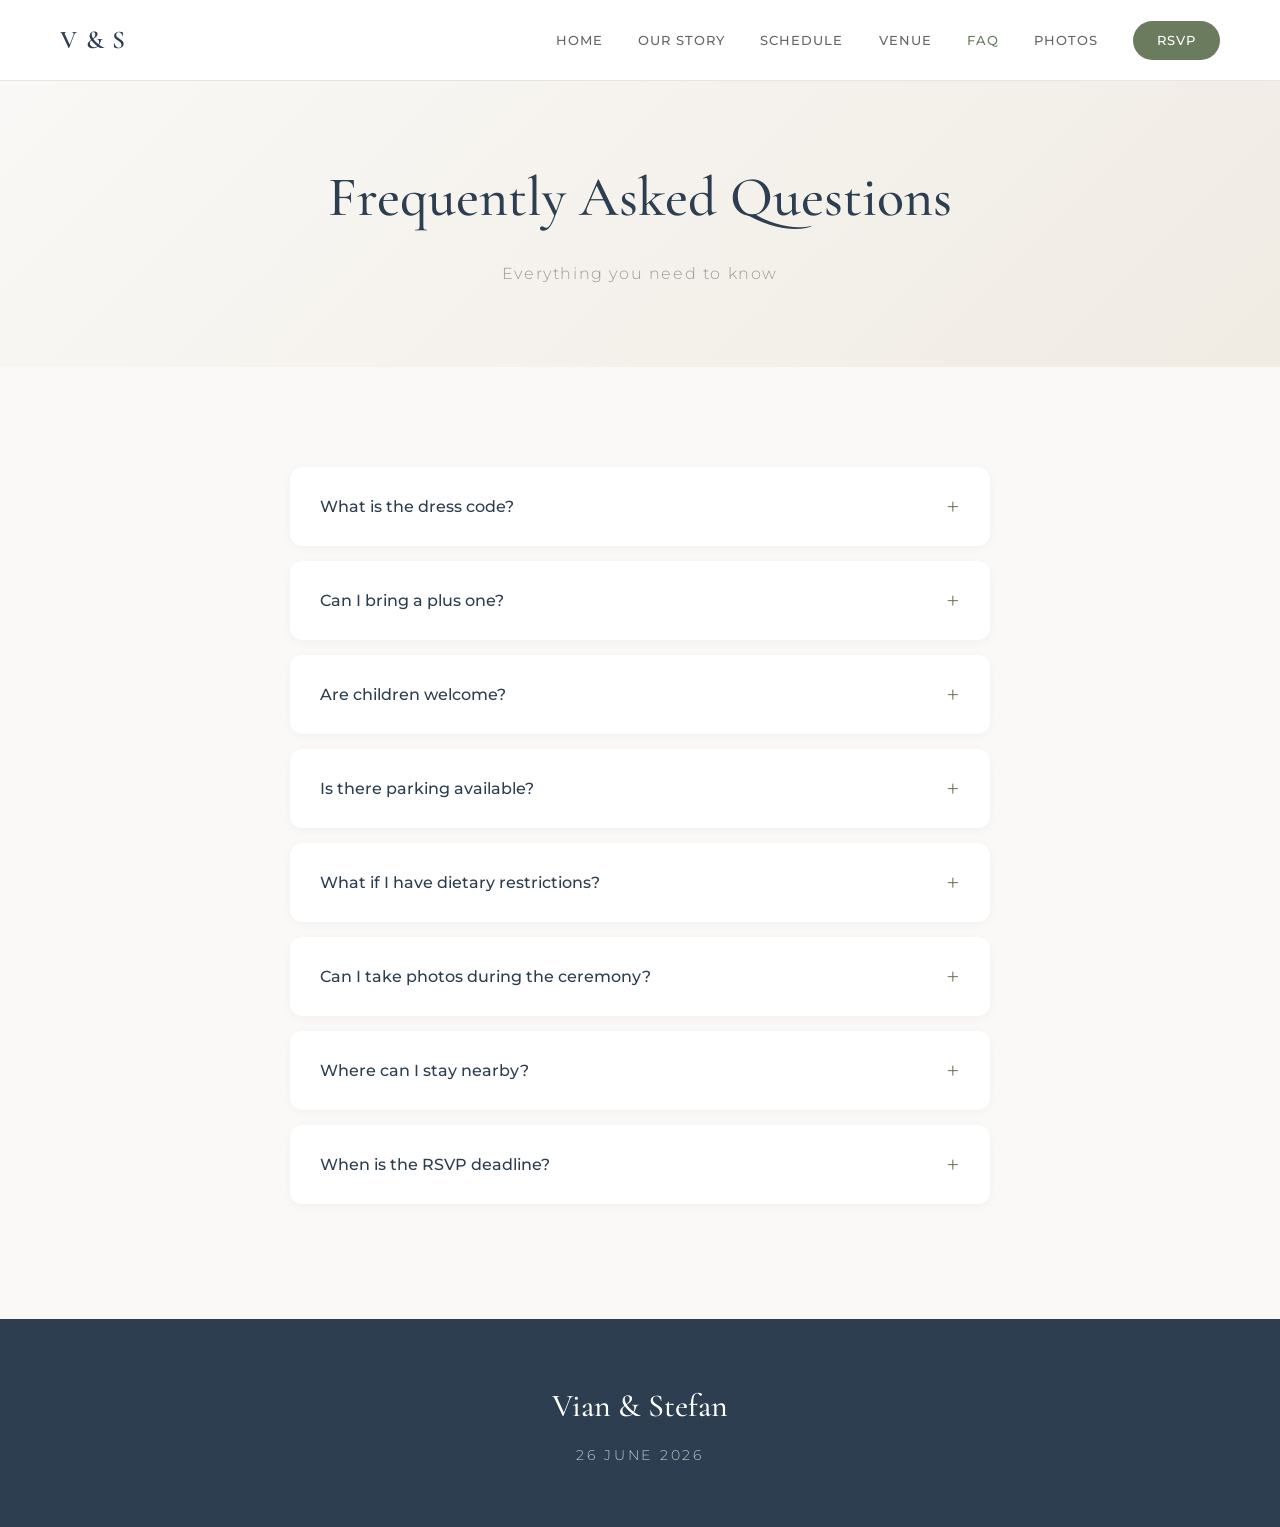
==== commit d801f9f7: "Remove site PIN from guest pages and add a shared guest photo gallery - Remove the PIN lock screen f" ====
--- a/faq.html
+++ b/faq.html
@@ -10,20 +10,6 @@
     <link rel="stylesheet" href="styles.css">
 </head>
 <body>
-    <!-- PIN Lock Screen -->
-    <div class="lock-screen" id="lock-screen">
-        <div class="lock-logo">V & S</div>
-        <p class="lock-subtitle">Enter PIN to continue</p>
-        <div class="pin-inputs">
-            <input type="tel" maxlength="1" pattern="[0-9]" inputmode="numeric" autocomplete="off">
-            <input type="tel" maxlength="1" pattern="[0-9]" inputmode="numeric" autocomplete="off">
-            <input type="tel" maxlength="1" pattern="[0-9]" inputmode="numeric" autocomplete="off">
-            <input type="tel" maxlength="1" pattern="[0-9]" inputmode="numeric" autocomplete="off">
-        </div>
-        <p class="pin-error" id="pin-error"></p>
-        <p class="pin-hint">Hint: Our special date</p>
-    </div>
-
     <!-- Navigation -->
     <nav class="nav">
         <div class="nav-container">
@@ -39,6 +25,7 @@
                 <li><a href="schedule.html">Schedule</a></li>
                 <li><a href="venue.html">Venue</a></li>
                 <li><a href="faq.html" class="active">FAQ</a></li>
+                <li><a href="photos.html">Photos</a></li>
                 <li><a href="rsvp.html" class="nav-rsvp">RSVP</a></li>
             </ul>
         </div>
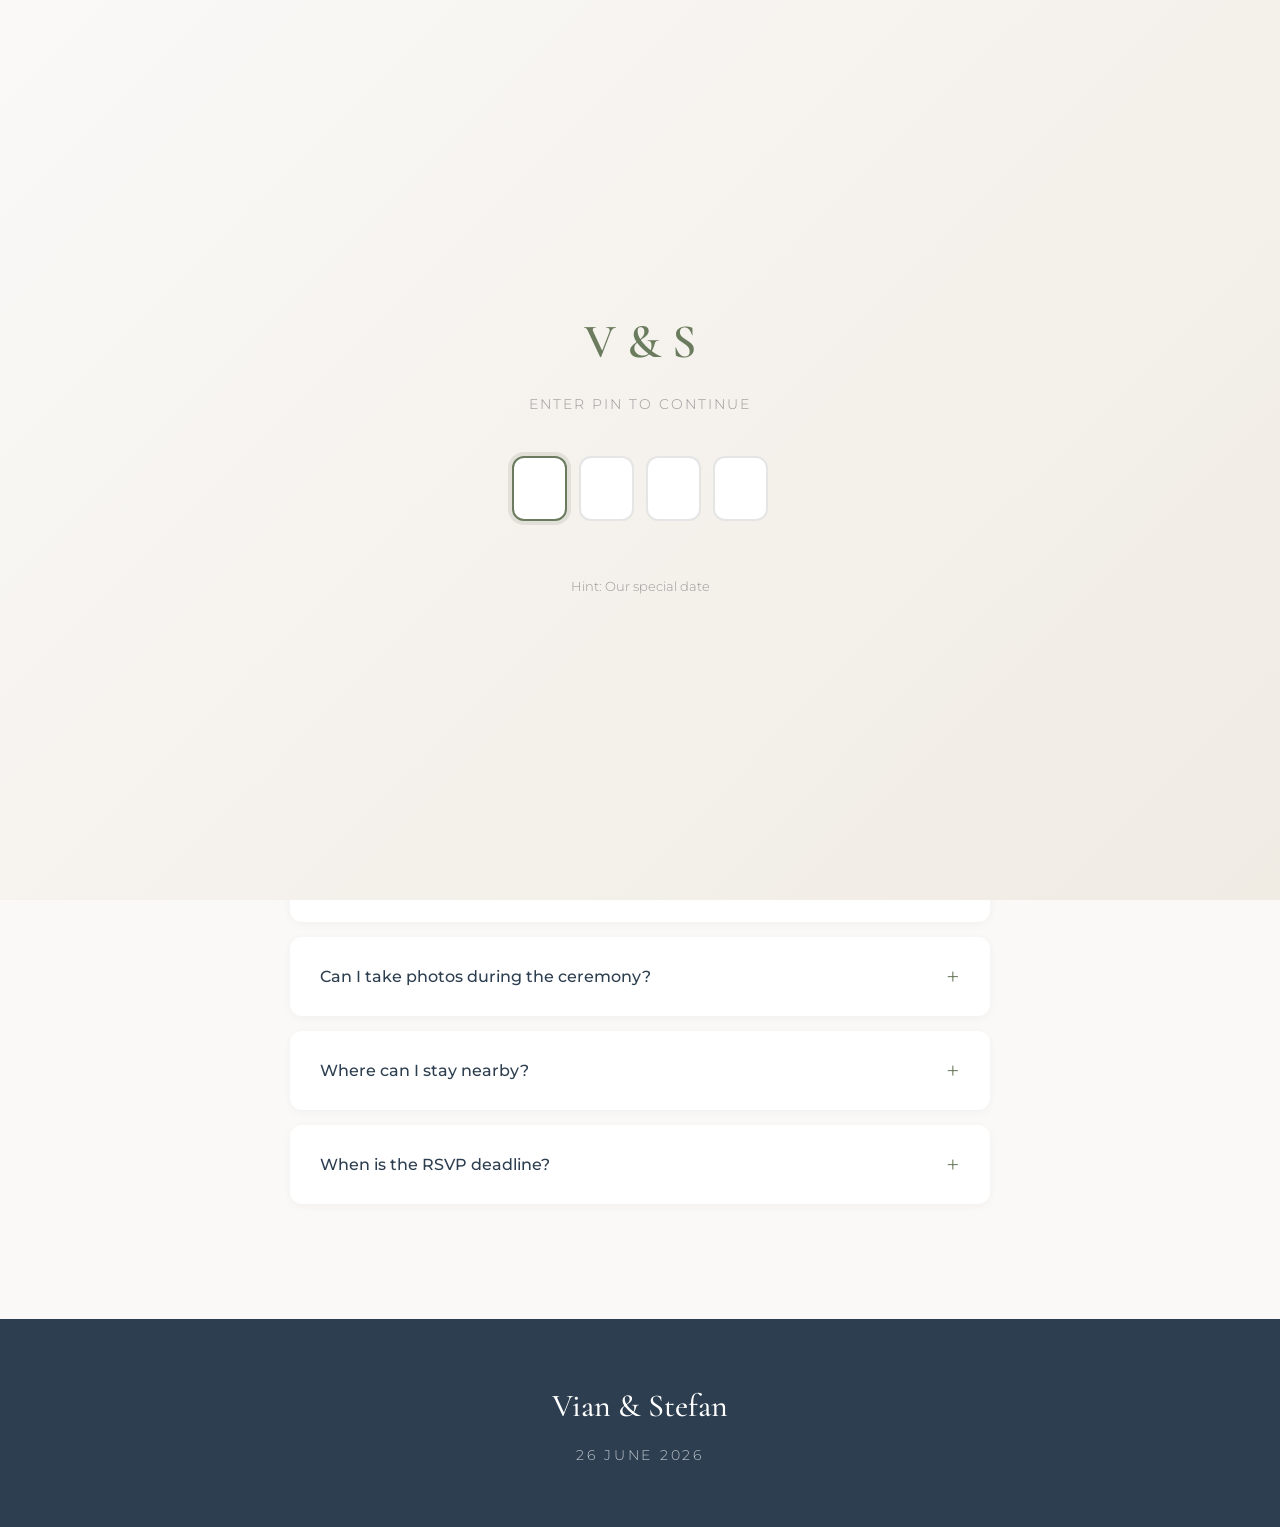
==== commit c71b3001: "Restore the PIN lock screen on all guest pages Re-add the lock screen markup to the seven guest-faci" ====
--- a/faq.html
+++ b/faq.html
@@ -3,6 +3,7 @@
 <head>
     <meta charset="UTF-8">
     <meta name="viewport" content="width=device-width, initial-scale=1.0">
+    <meta name="robots" content="noindex, nofollow">
     <title>FAQ - Vian & Stefan</title>
     <link rel="preconnect" href="https://fonts.googleapis.com">
     <link rel="preconnect" href="https://fonts.gstatic.com" crossorigin>
@@ -10,6 +11,19 @@
     <link rel="stylesheet" href="styles.css">
 </head>
 <body>
+    <!-- PIN Lock Screen -->
+    <div class="lock-screen" id="lock-screen">
+        <div class="lock-logo">V & S</div>
+        <p class="lock-subtitle">Enter PIN to continue</p>
+        <div class="pin-inputs">
+            <input type="tel" maxlength="1" pattern="[0-9]" inputmode="numeric" autocomplete="off">
+            <input type="tel" maxlength="1" pattern="[0-9]" inputmode="numeric" autocomplete="off">
+            <input type="tel" maxlength="1" pattern="[0-9]" inputmode="numeric" autocomplete="off">
+            <input type="tel" maxlength="1" pattern="[0-9]" inputmode="numeric" autocomplete="off">
+        </div>
+        <p class="pin-error" id="pin-error"></p>
+        <p class="pin-hint">Hint: Our special date</p>
+    </div>
     <!-- Navigation -->
     <nav class="nav">
         <div class="nav-container">
